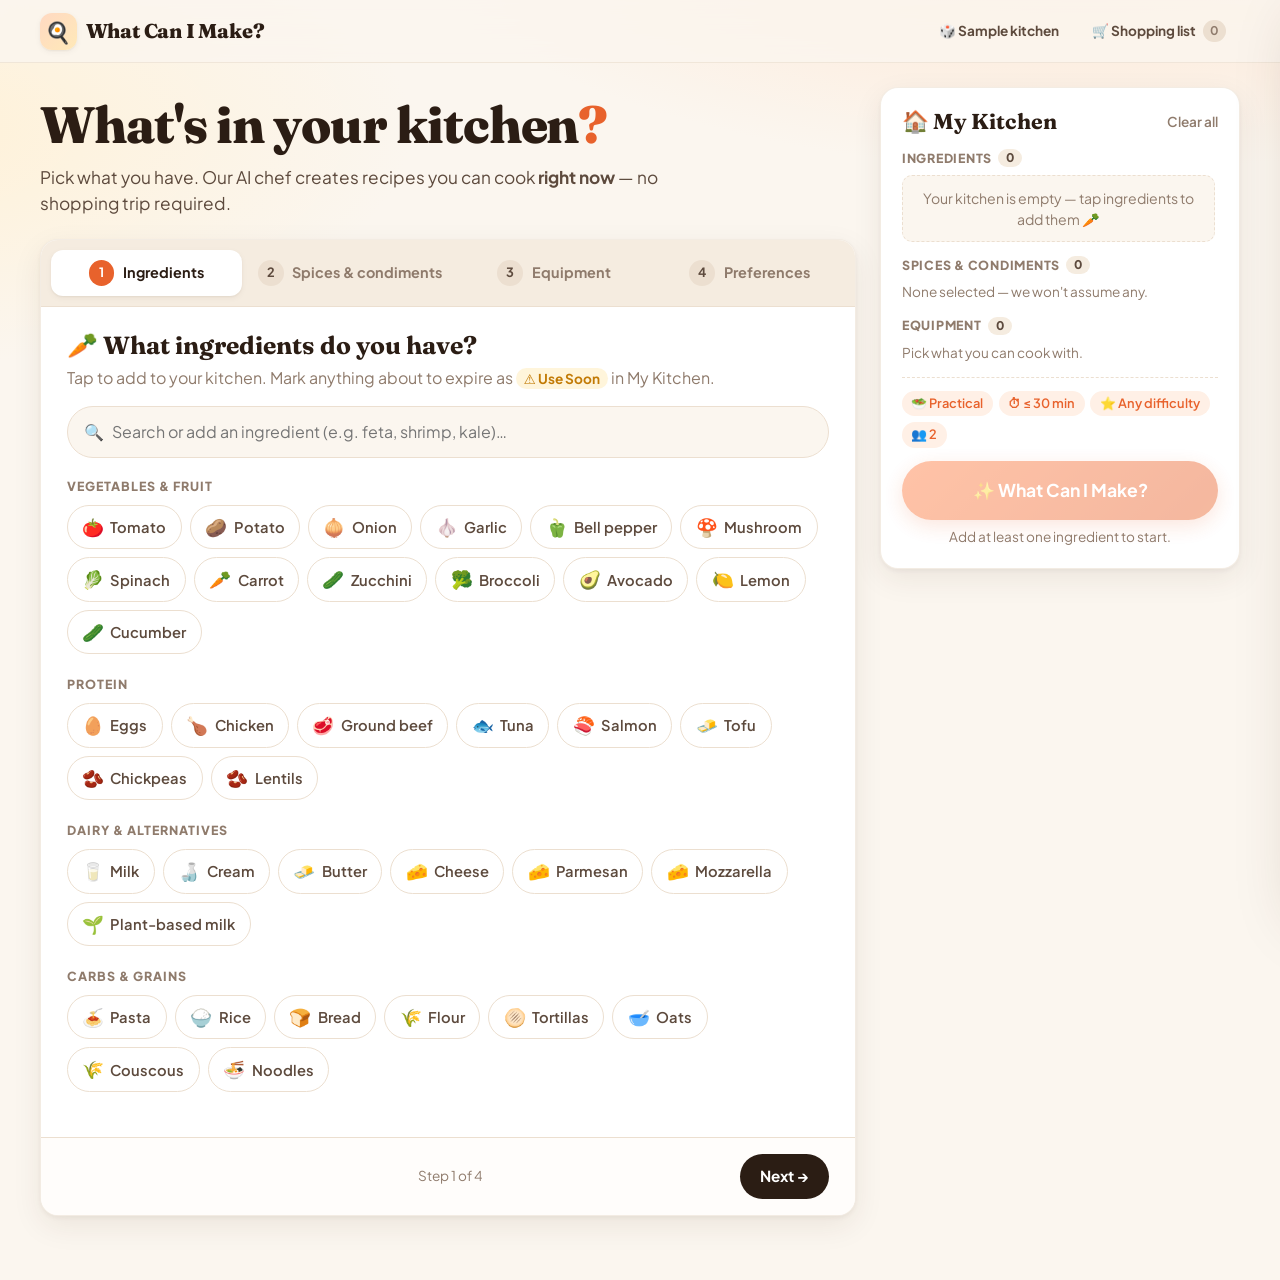
==== static/index.html @ 9de3b6f3 "Add What Can I Make? AI recipe app with GitHub Pages deploy Flask backend generates recipes live wit" ====
<!doctype html>
<html lang="en">
<head>
  <meta charset="utf-8">
  <meta name="viewport" content="width=device-width, initial-scale=1">
  <title>What Can I Make?</title>
  <meta name="description" content="Tell us what's in your kitchen — AI creates recipes you can cook right now.">
  <link rel="icon" href="data:image/svg+xml,<svg xmlns=%22http://www.w3.org/2000/svg%22 viewBox=%220 0 100 100%22><text y=%22.9em%22 font-size=%2290%22>🍳</text></svg>">
  <link rel="preconnect" href="https://fonts.googleapis.com">
  <link rel="preconnect" href="https://fonts.gstatic.com" crossorigin>
  <link href="https://fonts.googleapis.com/css2?family=Fraunces:opsz,wght@9..144,600;9..144,700;9..144,800&family=Plus+Jakarta+Sans:wght@400;500;600;700;800&display=swap" rel="stylesheet">
  <link rel="stylesheet" href="styles.css">
</head>
<body>
  <header class="topbar">
    <a class="brand" href="#" id="brandLink">
      <span class="brand-icon">🍳</span>
      <span class="brand-text">What Can I Make?</span>
    </a>
    <div class="topbar-actions">
      <button class="btn ghost small" id="sampleBtn" title="Fill in a sample kitchen">🎲 Sample kitchen</button>
      <button class="btn ghost small" id="shoppingBtn">🛒 Shopping list <span class="badge" id="shoppingCount">0</span></button>
    </div>
  </header>

  <!-- ===================== SETUP VIEW ===================== -->
  <main id="setupView" class="view">
    <div class="layout">
      <div class="main-col">
    <section class="hero">
      <h1>What's in your kitchen<span class="accent">?</span></h1>
      <p>Pick what you have. Our AI chef creates recipes you can cook <strong>right now</strong> — no shopping trip required.</p>
    </section>

      <div class="wizard card">
        <nav class="stepper" id="stepper">
          <button data-step="0" class="step active"><span class="step-num">1</span><span class="step-label">Ingredients</span></button>
          <button data-step="1" class="step"><span class="step-num">2</span><span class="step-label">Spices &amp; condiments</span></button>
          <button data-step="2" class="step"><span class="step-num">3</span><span class="step-label">Equipment</span></button>
          <button data-step="3" class="step"><span class="step-num">4</span><span class="step-label">Preferences</span></button>
        </nav>

        <!-- Step 1: ingredients -->
        <section class="panel active" data-panel="0">
          <div class="panel-head">
            <div>
              <h2>🥕 What ingredients do you have?</h2>
              <p class="muted">Tap to add to your kitchen. Mark anything about to expire as <span class="soon-pill">⚠️ Use Soon</span> in My Kitchen.</p>
            </div>
          </div>
          <div class="search">
            <span class="search-icon">🔍</span>
            <input id="ingredientSearch" type="text" placeholder="Search or add an ingredient (e.g. feta, shrimp, kale)…" autocomplete="off">
            <button class="btn small primary hidden" id="ingredientAdd">+ Add</button>
          </div>
          <div id="ingredientGroups"></div>
        </section>

        <!-- Step 2: pantry -->
        <section class="panel" data-panel="1">
          <div class="panel-head">
            <div>
              <h2>🧂 Spices &amp; condiments</h2>
              <p class="muted">We'll only use what you select — nothing is assumed.</p>
            </div>
          </div>
          <div class="quick-actions">
            <button class="btn soft" id="basicSpicesBtn">✓ Select basic spices</button>
            <button class="btn soft" id="stockedBtn">✓ I have a well-stocked pantry</button>
            <button class="btn ghost small" id="clearPantryBtn">Clear</button>
          </div>
          <div class="search">
            <span class="search-icon">🔍</span>
            <input id="pantrySearch" type="text" placeholder="Search or add a spice or condiment…" autocomplete="off">
            <button class="btn small primary hidden" id="pantryAdd">+ Add</button>
          </div>
          <div id="pantryGroups"></div>
        </section>

        <!-- Step 3: equipment -->
        <section class="panel" data-panel="2">
          <div class="panel-head">
            <div>
              <h2>🍳 What can you cook with?</h2>
              <p class="muted">Recipes will only use the equipment you select.</p>
            </div>
          </div>
          <div class="equipment-grid" id="equipmentGrid"></div>
        </section>

        <!-- Step 4: preferences -->
        <section class="panel" data-panel="3">
          <div class="panel-head">
            <div>
              <h2>🎛️ How do you want to cook?</h2>
              <p class="muted">Set your constraints and pick a recipe mode.</p>
            </div>
          </div>

          <div class="pref">
            <h3>Recipe mode</h3>
            <div class="mode-grid" id="modeGrid"></div>
          </div>

          <div class="pref-row">
            <div class="pref">
              <h3>⏱ Maximum cooking time</h3>
              <div class="segmented" id="timeSeg"></div>
            </div>
            <div class="pref">
              <h3>⭐ Difficulty</h3>
              <div class="segmented" id="diffSeg"></div>
            </div>
          </div>
          <div class="pref-row">
            <div class="pref">
              <h3>🥗 Diet</h3>
              <div class="segmented" id="dietSeg"></div>
            </div>
            <div class="pref">
              <h3>👥 Servings</h3>
              <div class="stepper-num">
                <button class="round" id="servMinus" aria-label="Fewer servings">−</button>
                <span id="servValue">2</span>
                <span class="muted" id="servLabel">people</span>
                <button class="round" id="servPlus" aria-label="More servings">+</button>
              </div>
            </div>
          </div>
        </section>

        <footer class="wizard-foot">
          <button class="btn ghost" id="prevBtn">← Back</button>
          <span class="muted small" id="stepHint"></span>
          <button class="btn dark" id="nextBtn">Next →</button>
        </footer>
      </div>
      </div>

      <!-- My Kitchen sidebar -->
      <aside class="kitchen card" id="kitchen">
        <div class="kitchen-head">
          <h2>🏠 My Kitchen</h2>
          <button class="link" id="clearKitchen">Clear all</button>
        </div>

        <div class="kitchen-section">
          <div class="kitchen-label">Ingredients <span class="count" id="ingCount">0</span></div>
          <div id="kitchenIngredients" class="kitchen-list"></div>
        </div>
        <div class="kitchen-section">
          <div class="kitchen-label">Spices &amp; condiments <span class="count" id="pantryCount">0</span></div>
          <div id="kitchenPantry" class="mini-chips"></div>
        </div>
        <div class="kitchen-section">
          <div class="kitchen-label">Equipment <span class="count" id="eqCount">0</span></div>
          <div id="kitchenEquipment" class="mini-chips"></div>
        </div>
        <div class="kitchen-section summary" id="kitchenSummary"></div>

        <button class="btn magic big" id="generateBtn">✨ What Can I Make?</button>
        <p class="gen-hint muted small" id="genHint"></p>
      </aside>
    </div>
  </main>

  <!-- ===================== RESULTS VIEW ===================== -->
  <main id="resultsView" class="view hidden">
    <div class="results-head">
      <button class="btn ghost" id="editBtn">← Edit my kitchen</button>
      <div class="results-title">
        <h1 id="resultsTitle">Here's what you can make</h1>
        <div class="results-chips" id="resultsChips"></div>
      </div>
      <button class="btn magic" id="againBtn">🔄 Give Me Different Ideas</button>
    </div>

    <div id="loading" class="loading hidden">
      <div class="chef">
        <div class="steam"><span></span><span></span><span></span></div>
        <div class="pan">🍳</div>
      </div>
      <h2 id="loadingTitle">👨‍🍳 Looking through your kitchen…</h2>
      <ul class="loading-steps" id="loadingSteps"></ul>
      <div class="skeletons">
        <div class="skeleton"></div><div class="skeleton"></div><div class="skeleton"></div>
      </div>
    </div>

    <div id="errorBox" class="error-box hidden">
      <div class="error-emoji">🥲</div>
      <h2>Something burned in the kitchen</h2>
      <p id="errorText"></p>
      <button class="btn magic" id="retryBtn">Try again</button>
    </div>

    <div id="recipeGrid" class="recipe-grid"></div>
  </main>

  <!-- Recipe detail modal -->
  <div class="modal-backdrop hidden" id="modal">
    <div class="modal" role="dialog" aria-modal="true" aria-labelledby="modalTitle">
      <button class="modal-close" id="modalClose" aria-label="Close">✕</button>
      <div id="modalContent"></div>
    </div>
  </div>

  <!-- Shopping list drawer -->
  <div class="drawer-backdrop hidden" id="drawerBackdrop"></div>
  <aside class="drawer" id="drawer" aria-label="Shopping list">
    <div class="drawer-head">
      <h2>🛒 Shopping list</h2>
      <button class="modal-close static" id="drawerClose" aria-label="Close">✕</button>
    </div>
    <form class="drawer-add" id="shopAddForm">
      <input id="shopAddInput" type="text" placeholder="Add an item…" autocomplete="off">
      <button class="btn small primary">Add</button>
    </form>
    <ul class="shop-list" id="shopList"></ul>
    <div class="drawer-foot">
      <button class="link" id="clearChecked">Remove checked items</button>
    </div>
  </aside>

  <div class="toast" id="toast"></div>

  <script src="config.js"></script>
  <script src="app.js"></script>
</body>
</html>
---- static/styles.css ----
:root {
  --bg: #fbf6ef;
  --bg-2: #f5ece0;
  --card: #ffffff;
  --ink: #2b1d14;
  --ink-2: #5d4a3d;
  --muted: #8f7b6c;
  --line: #ecdfd0;
  --brand: #e8622c;
  --brand-2: #f59e0b;
  --brand-soft: #fff0e6;
  --green: #2f9e5b;
  --green-soft: #e6f6ec;
  --amber: #c27a05;
  --amber-soft: #fff5db;
  --red: #d64545;
  --shadow-sm: 0 1px 2px rgba(64, 38, 18, .06), 0 2px 6px rgba(64, 38, 18, .05);
  --shadow: 0 2px 4px rgba(64, 38, 18, .05), 0 10px 30px rgba(64, 38, 18, .08);
  --shadow-lg: 0 20px 60px rgba(64, 38, 18, .18);
  --r: 18px;
  --r-sm: 12px;
  --ease: cubic-bezier(.2, .8, .2, 1);
  --display: "Fraunces", Georgia, serif;
  --body: "Plus Jakarta Sans", system-ui, -apple-system, Segoe UI, sans-serif;
}

* { box-sizing: border-box; }
html { -webkit-text-size-adjust: 100%; }
body {
  margin: 0;
  font-family: var(--body);
  color: var(--ink);
  background:
    radial-gradient(1200px 500px at 85% -10%, #ffe2cc 0%, transparent 60%),
    radial-gradient(900px 400px at -10% 10%, #fff1d6 0%, transparent 60%),
    var(--bg);
  min-height: 100vh;
  line-height: 1.5;
}
h1, h2, h3 { margin: 0; line-height: 1.2; }
button { font: inherit; color: inherit; cursor: pointer; }
input { font: inherit; color: inherit; }
.hidden { display: none !important; }
.muted { color: var(--muted); }
.small { font-size: .85rem; }

/* ---------- Buttons ---------- */
.btn {
  display: inline-flex; align-items: center; justify-content: center; gap: .45rem;
  border: 0; border-radius: 999px; padding: .7rem 1.25rem;
  font-weight: 700; font-size: .95rem; white-space: nowrap;
  transition: transform .15s var(--ease), box-shadow .2s var(--ease), background .2s, opacity .2s;
}
.btn:active { transform: scale(.97); }
.btn:disabled { opacity: .45; cursor: not-allowed; transform: none; }
.btn.small { padding: .45rem .9rem; font-size: .85rem; }
.btn.ghost { background: transparent; color: var(--ink-2); }
.btn.ghost:hover { background: rgba(43, 29, 20, .06); }
.btn.soft { background: var(--brand-soft); color: var(--brand); }
.btn.soft:hover { background: #ffe3d1; }
.btn.primary { background: var(--brand); color: #fff; }
.btn.primary:hover { background: #d4541f; }
.btn.dark { background: var(--ink); color: #fff; }
.btn.dark:hover { background: #45301f; }
.btn.magic {
  color: #fff;
  background: linear-gradient(135deg, #ff7a3d 0%, #e8622c 45%, #f59e0b 100%);
  background-size: 200% 200%;
  box-shadow: 0 6px 20px rgba(232, 98, 44, .35);
}
.btn.magic:hover:not(:disabled) { background-position: 100% 50%; box-shadow: 0 10px 28px rgba(232, 98, 44, .45); transform: translateY(-1px); }
.btn.big { width: 100%; padding: 1rem 1.25rem; font-size: 1.1rem; }
.link { background: none; border: 0; color: var(--muted); font-size: .85rem; font-weight: 600; padding: 0; }
.link:hover { color: var(--brand); }
.badge {
  display: inline-grid; place-items: center; min-width: 1.4rem; height: 1.4rem; padding: 0 .35rem;
  background: var(--brand); color: #fff; border-radius: 999px; font-size: .75rem;
}
.badge.zero { background: var(--line); color: var(--muted); }
.badge.pop { animation: pop .4s var(--ease); }

/* ---------- Top bar ---------- */
.topbar {
  position: sticky; top: 0; z-index: 30;
  display: flex; justify-content: space-between; align-items: center; gap: 1rem;
  padding: .8rem clamp(16px, 4vw, 40px);
  background: rgba(251, 246, 239, .82);
  backdrop-filter: saturate(1.4) blur(12px);
  border-bottom: 1px solid rgba(236, 223, 208, .7);
}
.brand { display: flex; align-items: center; gap: .55rem; text-decoration: none; color: var(--ink); }
.brand-icon {
  display: grid; place-items: center; width: 2.3rem; height: 2.3rem; border-radius: 12px;
  background: linear-gradient(135deg, #ffd9c2, #ffe9b8); font-size: 1.3rem; box-shadow: var(--shadow-sm);
}
.brand-text { font-family: var(--display); font-weight: 800; font-size: 1.25rem; letter-spacing: -.01em; }
.topbar-actions { display: flex; gap: .25rem; }

/* ---------- Layout ---------- */
.view { max-width: 1280px; margin: 0 auto; padding: 0 clamp(16px, 4vw, 40px) 4rem; animation: fadeUp .45s var(--ease); }
.hero { padding: .4rem 0 1.4rem; }
.main-col { min-width: 0; }
.hero h1 { font-family: var(--display); font-size: clamp(2rem, 4.5vw, 3.2rem); font-weight: 800; letter-spacing: -.02em; }
.hero .accent { color: var(--brand); }
.hero p { margin: .6rem 0 0; color: var(--ink-2); font-size: 1.08rem; max-width: 640px; }

.layout { display: grid; grid-template-columns: minmax(0, 1fr) 360px; gap: 1.5rem; align-items: start; padding-top: 1.5rem; }
.card { background: var(--card); border-radius: var(--r); box-shadow: var(--shadow); border: 1px solid rgba(236, 223, 208, .6); }

/* ---------- Wizard ---------- */
.wizard { overflow: hidden; display: flex; flex-direction: column; min-height: 640px; }
.stepper { display: flex; gap: .25rem; padding: .6rem; background: var(--bg-2); border-bottom: 1px solid var(--line); overflow-x: auto; }
.step {
  flex: 1; display: flex; align-items: center; gap: .55rem; justify-content: center;
  border: 0; background: transparent; border-radius: 12px; padding: .65rem .75rem;
  font-weight: 700; color: var(--muted); font-size: .9rem; white-space: nowrap; transition: all .2s var(--ease);
}
.step:hover { color: var(--ink); }
.step.active { background: var(--card); color: var(--ink); box-shadow: var(--shadow-sm); }
.step-num {
  display: grid; place-items: center; width: 1.6rem; height: 1.6rem; border-radius: 50%;
  background: var(--line); color: var(--ink-2); font-size: .8rem; transition: all .2s;
}
.step.active .step-num { background: var(--brand); color: #fff; }
.step.done .step-num { background: var(--green); color: #fff; }

.panel { display: none; padding: 1.5rem 1.6rem; flex: 1; }
.panel.active { display: block; animation: fadeUp .35s var(--ease); }
.panel-head { margin-bottom: 1rem; }
.panel-head h2 { font-family: var(--display); font-size: 1.55rem; font-weight: 700; }
.panel-head p { margin: .35rem 0 0; }
.soon-pill { background: var(--amber-soft); color: var(--amber); padding: .1rem .5rem; border-radius: 999px; font-weight: 700; font-size: .85rem; white-space: nowrap; }

.search {
  display: flex; align-items: center; gap: .5rem;
  background: var(--bg); border: 1.5px solid var(--line); border-radius: 999px; padding: .35rem .4rem .35rem 1rem;
  transition: border-color .2s, box-shadow .2s; margin-bottom: 1.2rem;
}
.search:focus-within { border-color: var(--brand); box-shadow: 0 0 0 4px rgba(232, 98, 44, .12); background: #fff; }
.search input { flex: 1; border: 0; outline: 0; background: transparent; padding: .45rem 0; min-width: 0; }
.quick-actions { display: flex; flex-wrap: wrap; gap: .5rem; margin-bottom: 1rem; align-items: center; }

.group { margin-bottom: 1.3rem; }
.group-title { font-size: .78rem; font-weight: 800; letter-spacing: .08em; text-transform: uppercase; color: var(--muted); margin-bottom: .6rem; }
.chips { display: flex; flex-wrap: wrap; gap: .5rem; }
.chip {
  display: inline-flex; align-items: center; gap: .4rem;
  padding: .5rem .9rem; border-radius: 999px; border: 1.5px solid var(--line); background: #fff;
  font-weight: 600; font-size: .92rem; color: var(--ink-2); user-select: none;
  transition: transform .15s var(--ease), border-color .2s, background .2s, box-shadow .2s, color .2s;
}
.chip:hover { border-color: #e9c9b0; transform: translateY(-1px); box-shadow: var(--shadow-sm); }
.chip .emo { font-size: 1.1rem; }
.chip.on { background: var(--brand-soft); border-color: var(--brand); color: var(--ink); }
.chip.on::after { content: "✓"; font-weight: 800; color: var(--brand); margin-left: .1rem; }
.chip.bump { animation: bump .35s var(--ease); }
.chip.custom { border-style: dashed; }
.no-results { color: var(--muted); padding: .5rem 0 1rem; }

.equipment-grid { display: grid; grid-template-columns: repeat(auto-fill, minmax(150px, 1fr)); gap: .8rem; }
.eq-card {
  position: relative; display: flex; flex-direction: column; align-items: center; gap: .4rem;
  padding: 1.2rem .8rem; border-radius: var(--r-sm); border: 1.5px solid var(--line); background: #fff;
  font-weight: 700; color: var(--ink-2); text-align: center; font-size: .92rem;
  transition: transform .2s var(--ease), border-color .2s, box-shadow .2s, background .2s;
}
.eq-card .eq-emo { font-size: 2rem; transition: transform .25s var(--ease); }
.eq-card:hover { transform: translateY(-2px); box-shadow: var(--shadow); }
.eq-card:hover .eq-emo { transform: scale(1.12) rotate(-6deg); }
.eq-card.on { border-color: var(--brand); background: var(--brand-soft); color: var(--ink); }
.eq-card.on::after {
  content: "✓"; position: absolute; top: .5rem; right: .55rem; width: 1.3rem; height: 1.3rem; border-radius: 50%;
  background: var(--brand); color: #fff; display: grid; place-items: center; font-size: .75rem;
  animation: pop .3s var(--ease);
}

.pref { margin-bottom: 1.4rem; }
.pref h3 { font-size: .95rem; font-weight: 800; margin-bottom: .6rem; }
.pref-row { display: grid; grid-template-columns: 1.35fr 1fr; gap: 1.2rem; }
.segmented { display: inline-flex; flex-wrap: wrap; background: var(--bg-2); padding: .25rem; border-radius: 14px; gap: .2rem; }
.segmented button {
  border: 0; background: transparent; padding: .5rem .8rem; border-radius: 10px; font-weight: 700; font-size: .88rem; color: var(--ink-2);
  transition: all .2s var(--ease);
}
.segmented button:hover { color: var(--ink); }
.segmented button.on { background: #fff; color: var(--brand); box-shadow: var(--shadow-sm); }
.mode-grid { display: grid; grid-template-columns: repeat(3, 1fr); gap: .8rem; }
.mode-card {
  text-align: left; border: 1.5px solid var(--line); background: #fff; border-radius: var(--r-sm); padding: 1rem;
  transition: all .2s var(--ease);
}
.mode-card:hover { transform: translateY(-2px); box-shadow: var(--shadow); }
.mode-card .mode-emo { font-size: 1.6rem; }
.mode-card strong { display: block; margin: .3rem 0 .2rem; }
.mode-card span.desc { font-size: .83rem; color: var(--muted); line-height: 1.4; display: block; }
.mode-card.on { border-color: var(--brand); background: var(--brand-soft); box-shadow: 0 0 0 3px rgba(232, 98, 44, .12); }
.stepper-num { display: flex; align-items: center; gap: .7rem; }
.stepper-num #servValue { font-family: var(--display); font-size: 1.6rem; font-weight: 800; min-width: 1.5rem; text-align: center; }
.round { width: 2.4rem; height: 2.4rem; border-radius: 50%; border: 1.5px solid var(--line); background: #fff; font-size: 1.2rem; font-weight: 700; transition: all .15s; }
.round:hover { border-color: var(--brand); color: var(--brand); }

.wizard-foot { display: flex; justify-content: space-between; align-items: center; gap: 1rem; padding: 1rem 1.6rem; border-top: 1px solid var(--line); background: #fffdfb; }

/* ---------- Kitchen sidebar ---------- */
.kitchen { position: sticky; top: 87px; padding: 1.3rem; display: flex; flex-direction: column; gap: .85rem; max-height: calc(100vh - 104px); }
.kitchen-head { display: flex; justify-content: space-between; align-items: center; }
.kitchen-head h2 { font-family: var(--display); font-size: 1.35rem; }
.kitchen { overflow-y: auto; }
.kitchen-label { font-size: .78rem; font-weight: 800; letter-spacing: .06em; text-transform: uppercase; color: var(--muted); margin-bottom: .5rem; display: flex; align-items: center; gap: .4rem; }
.count { background: var(--bg-2); color: var(--ink-2); border-radius: 999px; padding: 0 .5rem; font-size: .75rem; letter-spacing: 0; }
.kitchen-list { display: flex; flex-direction: column; gap: .4rem; max-height: min(300px, 28vh); overflow-y: auto; padding-right: .2rem; }
.k-item {
  display: flex; align-items: center; gap: .5rem; padding: .45rem .5rem .45rem .7rem; border-radius: 10px; background: var(--bg);
  border: 1.5px solid transparent; transition: background .2s, border-color .2s;
}
.k-item.new, .mini.new, .shop-list li.new { animation: slideIn .3s var(--ease); }
.k-item.soon { background: var(--amber-soft); border-color: #f3d58a; }
.k-item .k-name { flex: 1; font-weight: 600; font-size: .9rem; min-width: 0; overflow: hidden; text-overflow: ellipsis; white-space: nowrap; }
.soon-toggle {
  border: 1.5px solid var(--line); background: #fff; border-radius: 999px; font-size: .72rem; font-weight: 800;
  padding: .2rem .55rem; color: var(--muted); transition: all .2s; white-space: nowrap;
}
.soon-toggle:hover { border-color: var(--amber); color: var(--amber); }
.soon-toggle.on { background: var(--amber); border-color: var(--amber); color: #fff; }
.x { border: 0; background: transparent; color: var(--muted); font-size: 1rem; width: 1.6rem; height: 1.6rem; border-radius: 50%; display: grid; place-items: center; }
.x:hover { background: rgba(214, 69, 69, .1); color: var(--red); }
.empty { color: var(--muted); font-size: .88rem; padding: .7rem; background: var(--bg); border-radius: 10px; text-align: center; border: 1.5px dashed var(--line); }
.mini-chips { display: flex; flex-wrap: wrap; gap: .3rem; }
.mini { background: var(--bg); border-radius: 999px; padding: .2rem .6rem; font-size: .8rem; font-weight: 600; color: var(--ink-2); }
.summary { display: flex; flex-wrap: wrap; gap: .35rem; padding-top: .8rem; border-top: 1px dashed var(--line); }
.summary .mini { background: var(--brand-soft); color: var(--brand); }
#generateBtn { position: sticky; bottom: 0; flex: none; }
.gen-hint { text-align: center; margin: -.4rem 0 0; min-height: 1.2em; }

/* ---------- Results ---------- */
.results-head { display: grid; grid-template-columns: auto 1fr auto; align-items: center; gap: 1rem; padding: 1.8rem 0 1.4rem; }
.results-title { text-align: center; }
.results-title h1 { font-family: var(--display); font-size: clamp(1.7rem, 3.4vw, 2.5rem); font-weight: 800; letter-spacing: -.02em; }
.results-chips { display: flex; justify-content: center; flex-wrap: wrap; gap: .4rem; margin-top: .6rem; }
.results-chips .mini { background: #fff; box-shadow: var(--shadow-sm); }

.recipe-grid { display: grid; grid-template-columns: repeat(3, minmax(0, 1fr)); gap: 1.4rem; }
.recipe-card {
  display: flex; flex-direction: column; text-align: left; padding: 0; overflow: hidden; cursor: pointer;
  border: 1px solid rgba(236, 223, 208, .6); background: var(--card); border-radius: 22px; box-shadow: var(--shadow);
  opacity: 0; transform: translateY(30px) scale(.97);
  animation: cardIn .7s var(--ease) forwards;
  transition: transform .3s var(--ease), box-shadow .3s var(--ease);
}
.recipe-card:hover { transform: translateY(-6px); box-shadow: var(--shadow-lg); }
.recipe-card:nth-child(2) { animation-delay: .15s; }
.recipe-card:nth-child(3) { animation-delay: .3s; }
.rc-top { position: relative; height: 150px; display: grid; place-items: center; overflow: hidden; }
.rc-top .rc-emoji { font-size: 4.6rem; filter: drop-shadow(0 8px 14px rgba(0,0,0,.18)); transition: transform .5s var(--ease); }
.recipe-card:hover .rc-emoji { transform: scale(1.12) rotate(-6deg); }
.rc-top::before { content: ""; position: absolute; inset: 0; background: radial-gradient(circle at 30% 20%, rgba(255,255,255,.55), transparent 55%); }
.g0 { background: linear-gradient(135deg, #ffd1b3, #ffb38a); }
.g1 { background: linear-gradient(135deg, #d9f0c9, #ffe6a3); }
.g2 { background: linear-gradient(135deg, #ffe0ea, #ffd6a8); }
.status {
  position: absolute; top: .9rem; left: .9rem; display: inline-flex; align-items: center; gap: .35rem;
  padding: .3rem .7rem; border-radius: 999px; font-weight: 800; font-size: .8rem; background: #fff; box-shadow: var(--shadow-sm);
}
.status.ready { color: var(--green); }
.status.almost { color: var(--amber); }
.status .dot { width: .55rem; height: .55rem; border-radius: 50%; background: currentColor; box-shadow: 0 0 0 3px color-mix(in srgb, currentColor 25%, transparent); }
.rc-body { padding: 1.2rem 1.3rem 1.3rem; display: flex; flex-direction: column; gap: .8rem; flex: 1; }
.rc-body h3 { font-family: var(--display); font-size: 1.35rem; font-weight: 700; letter-spacing: -.01em; }
.rc-desc { color: var(--ink-2); font-size: .92rem; margin: -.3rem 0 0; }
.meta { display: flex; flex-wrap: wrap; gap: .4rem; }
.meta span { background: var(--bg); padding: .25rem .6rem; border-radius: 999px; font-size: .8rem; font-weight: 700; color: var(--ink-2); }
.meta span.tag { background: var(--green-soft); color: var(--green); }
.rc-label { font-size: .72rem; font-weight: 800; letter-spacing: .07em; text-transform: uppercase; color: var(--muted); margin-bottom: .3rem; }
.uses { font-weight: 600; font-size: .9rem; color: var(--ink); }
.uses .sep { color: var(--brand); margin: 0 .3rem; }
.use-soon-banner { background: var(--amber-soft); color: #8a5600; border-radius: 10px; padding: .5rem .7rem; font-size: .85rem; font-weight: 700; }
.missing-box { background: #fff7f0; border: 1.5px dashed #f2c3a3; border-radius: 12px; padding: .6rem .7rem; font-size: .88rem; }
.missing-box strong { color: var(--amber); }
.missing-box .btn { margin-top: .5rem; width: 100%; }
.rc-foot { margin-top: auto; display: flex; justify-content: space-between; align-items: center; padding-top: .3rem; color: var(--brand); font-weight: 800; font-size: .92rem; }
.rc-foot .arrow { transition: transform .2s var(--ease); }
.recipe-card:hover .rc-foot .arrow { transform: translateX(4px); }

/* ---------- Loading ---------- */
.loading { text-align: center; padding: 1rem 0 0; animation: fadeUp .4s var(--ease); }
.chef { position: relative; width: 120px; height: 120px; margin: 1rem auto .6rem; }
.pan { font-size: 5rem; animation: toss 1.4s ease-in-out infinite; display: inline-block; transform-origin: 70% 70%; }
.steam { position: absolute; top: -10px; left: 50%; transform: translateX(-50%); display: flex; gap: 10px; }
.steam span { width: 8px; height: 30px; border-radius: 8px; background: linear-gradient(to top, rgba(232,98,44,.35), transparent); animation: steam 1.8s ease-in-out infinite; }
.steam span:nth-child(2) { animation-delay: .3s; }
.steam span:nth-child(3) { animation-delay: .6s; }
.loading h2 { font-family: var(--display); font-size: 1.7rem; }
.loading-steps { list-style: none; padding: 0; margin: 1rem auto 2rem; display: inline-flex; flex-direction: column; gap: .5rem; text-align: left; }
.loading-steps li { display: flex; align-items: center; gap: .6rem; font-weight: 600; color: var(--muted); opacity: .35; transition: all .4s var(--ease); }
.loading-steps li.active { opacity: 1; color: var(--ink); }
.loading-steps li.done { opacity: 1; color: var(--green); }
.loading-steps .ico { width: 1.4rem; height: 1.4rem; border-radius: 50%; display: grid; place-items: center; font-size: .75rem; background: var(--line); }
.loading-steps li.active .ico { background: transparent; border: 2.5px solid var(--brand); border-top-color: transparent; animation: spin .8s linear infinite; }
.loading-steps li.done .ico { background: var(--green); color: #fff; }
.skeletons { display: grid; grid-template-columns: repeat(3, 1fr); gap: 1.4rem; }
.skeleton {
  height: 380px; border-radius: 22px;
  background: linear-gradient(100deg, #f3e8db 20%, #fbf4ec 40%, #f3e8db 60%) 0 0 / 300% 100%;
  animation: shimmer 1.6s linear infinite;
}

.error-box { max-width: 520px; margin: 2rem auto; text-align: center; background: #fff; border-radius: var(--r); padding: 2rem; box-shadow: var(--shadow); animation: fadeUp .4s var(--ease); }
.error-emoji { font-size: 3rem; }
.error-box h2 { font-family: var(--display); margin: .5rem 0; }
.error-box p { color: var(--ink-2); margin-bottom: 1.2rem; }

/* ---------- Modal ---------- */
.modal-backdrop {
  position: fixed; inset: 0; z-index: 50; background: rgba(43, 29, 20, .45); backdrop-filter: blur(4px);
  display: grid; place-items: center; padding: 2rem 16px; animation: fade .25s var(--ease); overflow-y: auto;
}
.modal {
  position: relative; width: min(920px, 100%); max-height: calc(100vh - 4rem); overflow-y: auto;
  background: #fff; border-radius: 24px; box-shadow: var(--shadow-lg); animation: modalIn .35s var(--ease);
}
.modal-close {
  position: absolute; top: 1rem; right: 1rem; z-index: 2; width: 2.4rem; height: 2.4rem; border-radius: 50%; border: 0;
  background: rgba(255,255,255,.9); box-shadow: var(--shadow-sm); font-size: 1rem; transition: transform .2s;
}
.modal-close:hover { transform: rotate(90deg); }
.modal-close.static { position: static; }
.m-hero { padding: 2rem 2rem 1.5rem; display: flex; gap: 1.4rem; align-items: center; border-radius: 24px 24px 0 0; }
.m-emoji { font-size: 4.5rem; filter: drop-shadow(0 8px 14px rgba(0,0,0,.18)); }
.m-hero h2 { font-family: var(--display); font-size: clamp(1.6rem, 3vw, 2.2rem); font-weight: 800; letter-spacing: -.02em; margin: .4rem 0 .3rem; }
.m-hero p { margin: 0 0 .7rem; color: var(--ink-2); }
.m-hero .meta span { background: rgba(255,255,255,.75); }
.m-hero .status { position: static; }
.m-body { display: grid; grid-template-columns: 320px 1fr; gap: 2rem; padding: 1.6rem 2rem 2rem; }
.m-body h3 { font-family: var(--display); font-size: 1.2rem; margin-bottom: .8rem; }
.ing-list { list-style: none; padding: 0; margin: 0 0 1.4rem; display: flex; flex-direction: column; gap: .35rem; }
.ing-list li { display: flex; gap: .6rem; align-items: baseline; padding: .45rem .6rem; border-radius: 10px; background: var(--bg); font-size: .92rem; }
.ing-list li .src { flex: none; width: 1.2rem; text-align: center; }
.ing-list li .q { color: var(--muted); font-weight: 700; margin-left: auto; text-align: right; flex: none; max-width: 45%; }
.ing-list li.missing { background: #fff7f0; border: 1.5px dashed #f2c3a3; }
.ing-list li.soon { background: var(--amber-soft); }
.legend { font-size: .78rem; color: var(--muted); margin: -.8rem 0 1.2rem; }
.eq-list { display: flex; flex-wrap: wrap; gap: .35rem; margin-bottom: 1.4rem; }
.eq-list .mini.appliance { background: var(--brand-soft); color: var(--brand); }
.steps { list-style: none; padding: 0; margin: 0; counter-reset: s; display: flex; flex-direction: column; gap: .7rem; }
.steps li {
  counter-increment: s; position: relative; padding: .8rem 1rem .8rem 3.3rem; border-radius: 14px; background: var(--bg);
  cursor: pointer; transition: all .2s var(--ease); border: 1.5px solid transparent;
}
.steps li:hover { border-color: var(--line); }
.steps li::before {
  content: counter(s); position: absolute; left: .9rem; top: .75rem; width: 1.7rem; height: 1.7rem; border-radius: 50%;
  background: var(--brand); color: #fff; display: grid; place-items: center; font-weight: 800; font-size: .85rem;
}
.steps li.done { opacity: .55; text-decoration: line-through; }
.steps li.done::before { content: "✓"; background: var(--green); }
.note { border-radius: 14px; padding: 1rem 1.1rem; margin-top: 1.2rem; font-size: .93rem; }
.note.why { background: var(--green-soft); color: #1f6b3d; }
.note.adapt { background: #eef3ff; color: #2d4a8a; }
.note strong { display: block; margin-bottom: .2rem; }

/* ---------- Drawer ---------- */
.drawer-backdrop { position: fixed; inset: 0; z-index: 55; background: rgba(43, 29, 20, .3); animation: fade .2s; }
.drawer {
  position: fixed; top: 0; right: 0; bottom: 0; z-index: 60; width: min(380px, 100%); background: #fff; box-shadow: var(--shadow-lg);
  transform: translateX(105%); transition: transform .35s var(--ease); display: flex; flex-direction: column; padding: 1.3rem;
}
.drawer.open { transform: none; }
.drawer-head { display: flex; justify-content: space-between; align-items: center; margin-bottom: 1rem; }
.drawer-head h2 { font-family: var(--display); }
.drawer-add { display: flex; gap: .5rem; margin-bottom: 1rem; }
.drawer-add input { flex: 1; border: 1.5px solid var(--line); border-radius: 999px; padding: .5rem 1rem; outline: 0; min-width: 0; }
.drawer-add input:focus { border-color: var(--brand); }
.shop-list { list-style: none; padding: 0; margin: 0; flex: 1; overflow-y: auto; display: flex; flex-direction: column; gap: .4rem; }
.shop-list li { display: flex; align-items: center; gap: .7rem; padding: .6rem .7rem; border-radius: 12px; background: var(--bg); }
.shop-list li label { flex: 1; display: flex; align-items: center; gap: .6rem; cursor: pointer; font-weight: 600; min-width: 0; }
.shop-list li .for { display: block; font-size: .75rem; color: var(--muted); font-weight: 500; }
.shop-list input[type=checkbox] { width: 1.15rem; height: 1.15rem; accent-color: var(--green); flex: none; }
.shop-list li.checked .nm { text-decoration: line-through; color: var(--muted); }
.drawer-foot { padding-top: 1rem; border-top: 1px solid var(--line); text-align: center; }

/* ---------- Toast ---------- */
.toast {
  position: fixed; left: 50%; bottom: 1.5rem; z-index: 80; transform: translate(-50%, 150%);
  background: var(--ink); color: #fff; padding: .75rem 1.2rem; border-radius: 999px; font-weight: 600; box-shadow: var(--shadow-lg);
  transition: transform .35s var(--ease), opacity .25s; max-width: calc(100% - 32px); text-align: center;
  opacity: 0; pointer-events: none;
}
.toast.show { transform: translate(-50%, 0); opacity: 1; }

/* ---------- Animations ---------- */
@keyframes fadeUp { from { opacity: 0; transform: translateY(12px); } to { opacity: 1; transform: none; } }
@keyframes fade { from { opacity: 0; } to { opacity: 1; } }
@keyframes slideIn { from { opacity: 0; transform: translateX(10px); } to { opacity: 1; transform: none; } }
@keyframes pop { 0% { transform: scale(.4); } 70% { transform: scale(1.2); } 100% { transform: scale(1); } }
@keyframes bump { 0% { transform: scale(1); } 40% { transform: scale(1.1); } 100% { transform: scale(1); } }
@keyframes cardIn { to { opacity: 1; transform: none; } }
@keyframes modalIn { from { opacity: 0; transform: translateY(20px) scale(.97); } to { opacity: 1; transform: none; } }
@keyframes toss { 0%, 100% { transform: rotate(0) translateY(0); } 30% { transform: rotate(-14deg) translateY(-10px); } 60% { transform: rotate(6deg) translateY(0); } }
@keyframes steam { 0% { opacity: 0; transform: translateY(10px) scaleY(.6); } 50% { opacity: 1; } 100% { opacity: 0; transform: translateY(-20px) scaleY(1.1); } }
@keyframes spin { to { transform: rotate(360deg); } }
@keyframes shimmer { to { background-position: -150% 0; } }

@media (prefers-reduced-motion: reduce) {
  *, *::before, *::after { animation-duration: .01ms !important; animation-iteration-count: 1 !important; transition-duration: .01ms !important; }
  .recipe-card { opacity: 1; transform: none; }
}

/* ---------- Responsive ---------- */
@media (max-width: 1080px) {
  .recipe-grid, .skeletons { grid-template-columns: repeat(2, minmax(0, 1fr)); }
  .skeleton:nth-child(3) { display: none; }
}
@media (max-width: 900px) {
  .layout { grid-template-columns: 1fr; }
  .kitchen { position: static; max-height: none; }
  .wizard { min-height: 0; }
  .m-body { grid-template-columns: 1fr; }
  .results-head { grid-template-columns: 1fr; text-align: center; }
  .results-head .btn { justify-self: center; }
}
@media (max-width: 640px) {
  .recipe-grid, .skeletons { grid-template-columns: 1fr; }
  .skeleton:nth-child(n+2) { display: none; }
  .mode-grid, .pref-row { grid-template-columns: 1fr; }
  .step-label { display: none; }
  .step.active .step-label { display: inline; }
  .panel { padding: 1.2rem 1rem; }
  .wizard-foot { padding: .8rem 1rem; }
  #stepHint { display: none; }
  .brand-text { font-size: 1.05rem; }
  #sampleBtn { display: none; }
  .m-hero { flex-direction: column; text-align: center; padding: 2.2rem 1.2rem 1.2rem; }
  .m-hero .meta { justify-content: center; }
  .m-body { padding: 1.2rem; }
}
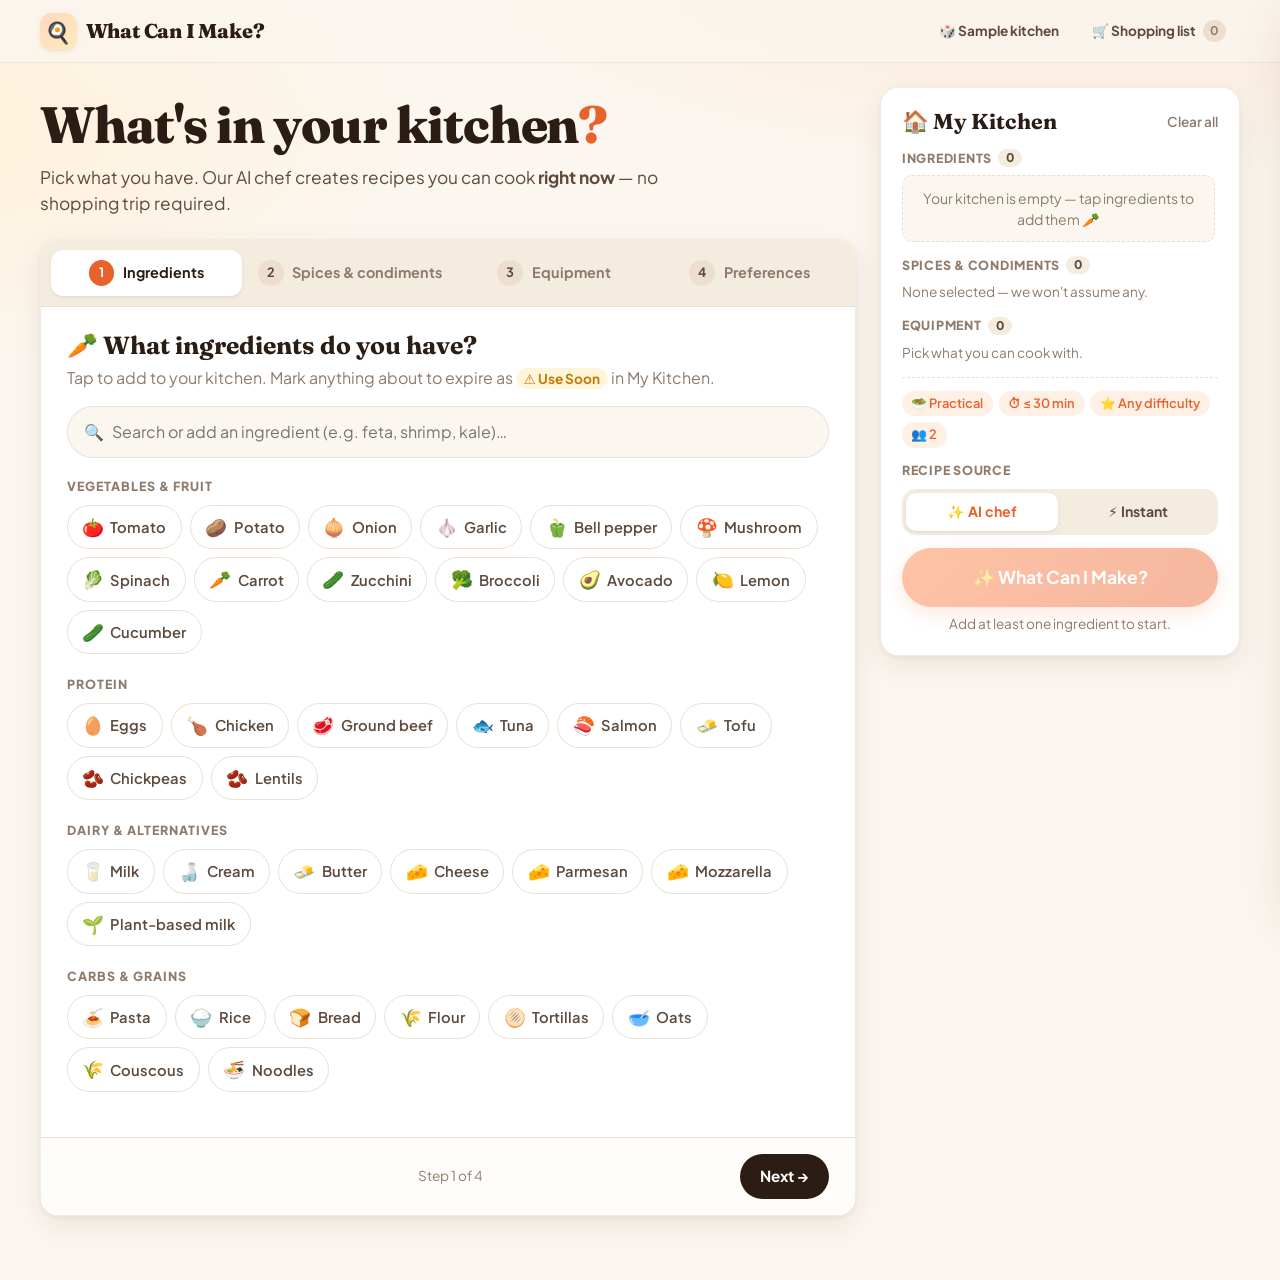
==== commit 79494562: "Add Instant mode with built-in recipes and automatic fallback Instant recipes are matched in the bro" ====
--- a/static/index.html
+++ b/static/index.html
@@ -9,7 +9,7 @@
   <link rel="preconnect" href="https://fonts.googleapis.com">
   <link rel="preconnect" href="https://fonts.gstatic.com" crossorigin>
   <link href="https://fonts.googleapis.com/css2?family=Fraunces:opsz,wght@9..144,600;9..144,700;9..144,800&family=Plus+Jakarta+Sans:wght@400;500;600;700;800&display=swap" rel="stylesheet">
-  <link rel="stylesheet" href="styles.css">
+  <link rel="stylesheet" href="styles.css?v=4">
 </head>
 <body>
   <header class="topbar">
@@ -158,6 +158,13 @@
         </div>
         <div class="kitchen-section summary" id="kitchenSummary"></div>
 
+        <div class="source-row">
+          <span class="kitchen-label">Recipe source</span>
+          <div class="segmented full" id="sourceSeg">
+            <button data-source="ai">✨ AI chef</button>
+            <button data-source="instant">⚡ Instant</button>
+          </div>
+        </div>
         <button class="btn magic big" id="generateBtn">✨ What Can I Make?</button>
         <p class="gen-hint muted small" id="genHint"></p>
       </aside>
@@ -171,6 +178,7 @@
       <div class="results-title">
         <h1 id="resultsTitle">Here's what you can make</h1>
         <div class="results-chips" id="resultsChips"></div>
+        <p class="source-note hidden" id="sourceNote"></p>
       </div>
       <button class="btn magic" id="againBtn">🔄 Give Me Different Ideas</button>
     </div>
@@ -182,6 +190,7 @@
       </div>
       <h2 id="loadingTitle">👨‍🍳 Looking through your kitchen…</h2>
       <ul class="loading-steps" id="loadingSteps"></ul>
+      <div><button class="btn soft small hidden" id="skipBtn">⚡ Skip the wait — show instant recipes</button></div>
       <div class="skeletons">
         <div class="skeleton"></div><div class="skeleton"></div><div class="skeleton"></div>
       </div>
@@ -224,7 +233,8 @@
 
   <div class="toast" id="toast"></div>
 
-  <script src="config.js"></script>
-  <script src="app.js"></script>
+  <script src="config.js?v=4"></script>
+  <script src="recipes.js?v=4"></script>
+  <script src="app.js?v=4"></script>
 </body>
 </html>
--- a/static/styles.css
+++ b/static/styles.css
@@ -230,6 +230,12 @@
 .summary { display: flex; flex-wrap: wrap; gap: .35rem; padding-top: .8rem; border-top: 1px dashed var(--line); }
 .summary .mini { background: var(--brand-soft); color: var(--brand); }
 #generateBtn { position: sticky; bottom: 0; flex: none; }
+.source-row { display: flex; flex-direction: column; gap: .1rem; }
+.segmented.full { display: grid; grid-template-columns: 1fr 1fr; }
+.source-note { margin: .7rem auto 0; max-width: 680px; font-size: .9rem; font-weight: 600; padding: .45rem .9rem; border-radius: 999px; display: inline-block; }
+.source-note.ai { background: var(--brand-soft); color: var(--brand); }
+.source-note.instant { background: #eef3ff; color: #2d4a8a; border-radius: 14px; }
+#skipBtn { margin: -1rem 0 1.6rem; }
 .gen-hint { text-align: center; margin: -.4rem 0 0; min-height: 1.2em; }
 
 /* ---------- Results ---------- */
